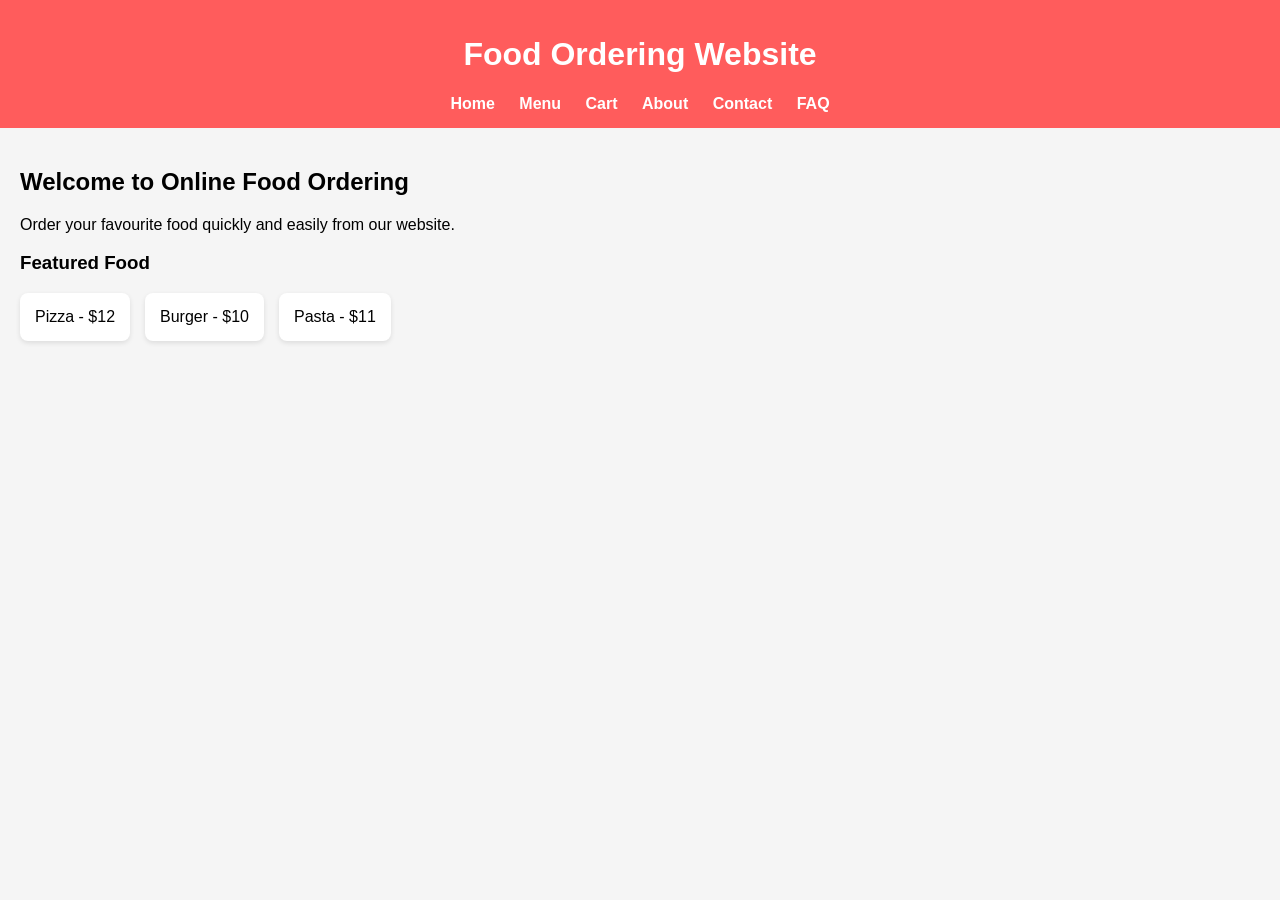
==== index.html @ e79d8273 "Initial website upload" ====
<!DOCTYPE html>
<html>
<head>
    <title>Online Food Ordering Website</title>
    <link rel="stylesheet" href="style.css">
</head>

<body>

    <!-- Header -->
    <header>
        <h1>Food Ordering Website</h1>
        <nav>
            <a href="index.html">Home</a>
            <a href="menu.html">Menu</a>
            <a href="cart.html">Cart</a>
            <a href="about.html">About</a>
            <a href="contact.html">Contact</a>
            <a href="faq.html">FAQ</a>
        </nav>
    </header>

    <!-- Home Section -->
    <section class="home">
        <h2>Welcome to Online Food Ordering</h2>
        <p>Order your favourite food quickly and easily from our website.</p>

        <h3>Featured Food</h3>
        <div class="food-list">
            <div class="food-item">Pizza - $12</div>
            <div class="food-item">Burger - $10</div>
            <div class="food-item">Pasta - $11</div>
        </div>
    </section>

</body>
</html>
---- style.css ----
/* General Reset */
body {
    font-family: Arial, sans-serif;
    margin: 0;
    background-color: #f5f5f5;
}

/* Header */
header {
    background-color: #ff5c5c;
    color: white;
    padding: 15px;
    text-align: center;
}

/* Navigation */
nav {
    margin-top: 10px;
}

nav a {
    color: white;
    margin: 0 10px;
    text-decoration: none;
    font-weight: bold;
}

nav a:hover {
    text-decoration: underline;
}

/* Main Section */
.home {
    padding: 20px;
}

/* Food Items */
.food-list {
    display: flex;
    gap: 15px;
    flex-wrap: wrap;
}

.food-item {
    background: white;
    padding: 15px;
    border-radius: 8px;
    box-shadow: 0 2px 5px rgba(0,0,0,0.1);
}

/* Button */
.order-btn {
    margin-top: 20px;
    padding: 10px 20px;
    background-color: #ff5c5c;
    color: white;
    border: none;
    border-radius: 5px;
    cursor: pointer;
    font-size: 16px;
}

.order-btn:hover {
    background-color: #e14b4b;
}
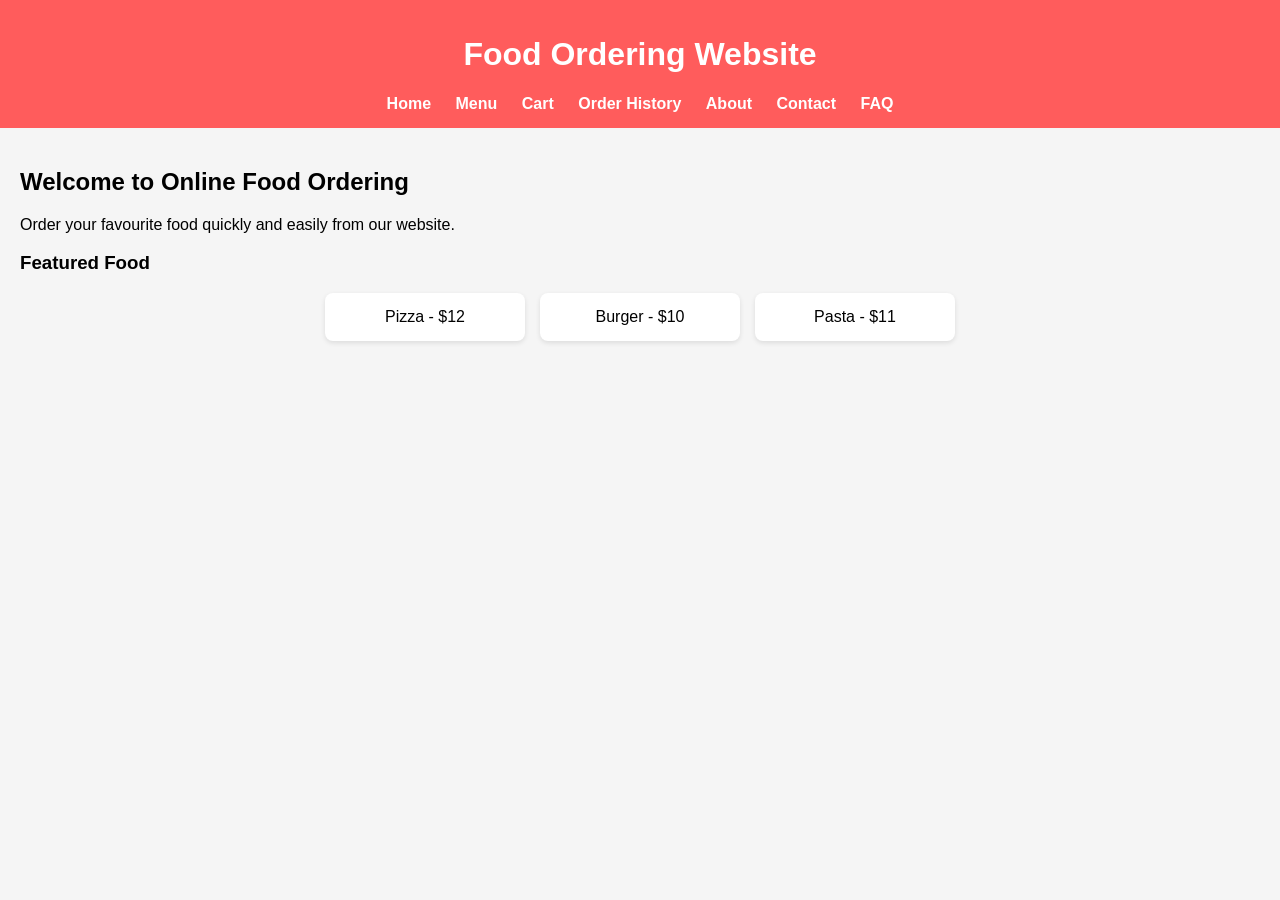
==== commit f0ad1c28: "order history added" ====
--- a/index.html
+++ b/index.html
@@ -14,6 +14,7 @@
             <a href="index.html">Home</a>
             <a href="menu.html">Menu</a>
             <a href="cart.html">Cart</a>
+            <a href="order-history.html">Order History</a>
             <a href="about.html">About</a>
             <a href="contact.html">Contact</a>
             <a href="faq.html">FAQ</a>
--- a/style.css
+++ b/style.css
@@ -62,4 +62,109 @@
 
 .order-btn:hover {
     background-color: #e14b4b;
+}
+/* Tracking Design */
+.tracking-box {
+    display: flex;
+    justify-content: space-between;
+    margin-top: 20px;
+}
+
+.step {
+    padding: 10px 15px;
+    background-color: #ddd;
+    border-radius: 20px;
+    font-size: 14px;
+}
+
+.step.active {
+    background-color: #ff5c5c;
+    color: white;
+}
+
+/* Improved Menu Cards */
+.food-list {
+    justify-content: center;
+}
+
+.food-item {
+    width: 170px;
+    text-align: center;
+}
+
+.food-item a {
+    text-decoration: none;
+    color: #222;
+}
+
+.food-item h3 {
+    margin: 5px 0;
+}
+
+.food-item p {
+    font-weight: bold;
+    color: #ff5c5c;
+}
+
+/* Form Styling for Checkout */
+input {
+    padding: 10px;
+    width: 80%;
+    max-width: 350px;
+    border: 1px solid #ccc;
+    border-radius: 5px;
+}
+
+/* Responsive Design */
+@media (max-width: 600px) {
+    .food-list {
+        flex-direction: column;
+        align-items: center;
+    }
+
+    .food-item {
+        width: 80%;
+    }
+
+    .tracking-box {
+        flex-direction: column;
+        gap: 10px;
+        align-items: center;
+    }
+}
+
+/* Cart Styling */
+.cart-item {
+    background: white;
+    padding: 12px;
+    margin: 10px 0;
+    border-radius: 8px;
+    box-shadow: 0 2px 5px rgba(0,0,0,0.1);
+}
+
+.remove-btn {
+    padding: 6px 10px;
+    background-color: #333;
+    color: white;
+    border: none;
+    border-radius: 5px;
+    cursor: pointer;
+}
+
+.remove-btn:hover {
+    background-color: #111;
+}
+
+#order-message {
+    margin-top: 15px;
+    font-weight: bold;
+}
+
+/* Order History */
+.history-card {
+    background: white;
+    padding: 15px;
+    margin: 15px 0;
+    border-radius: 8px;
+    box-shadow: 0 2px 5px rgba(0,0,0,0.1);
 }
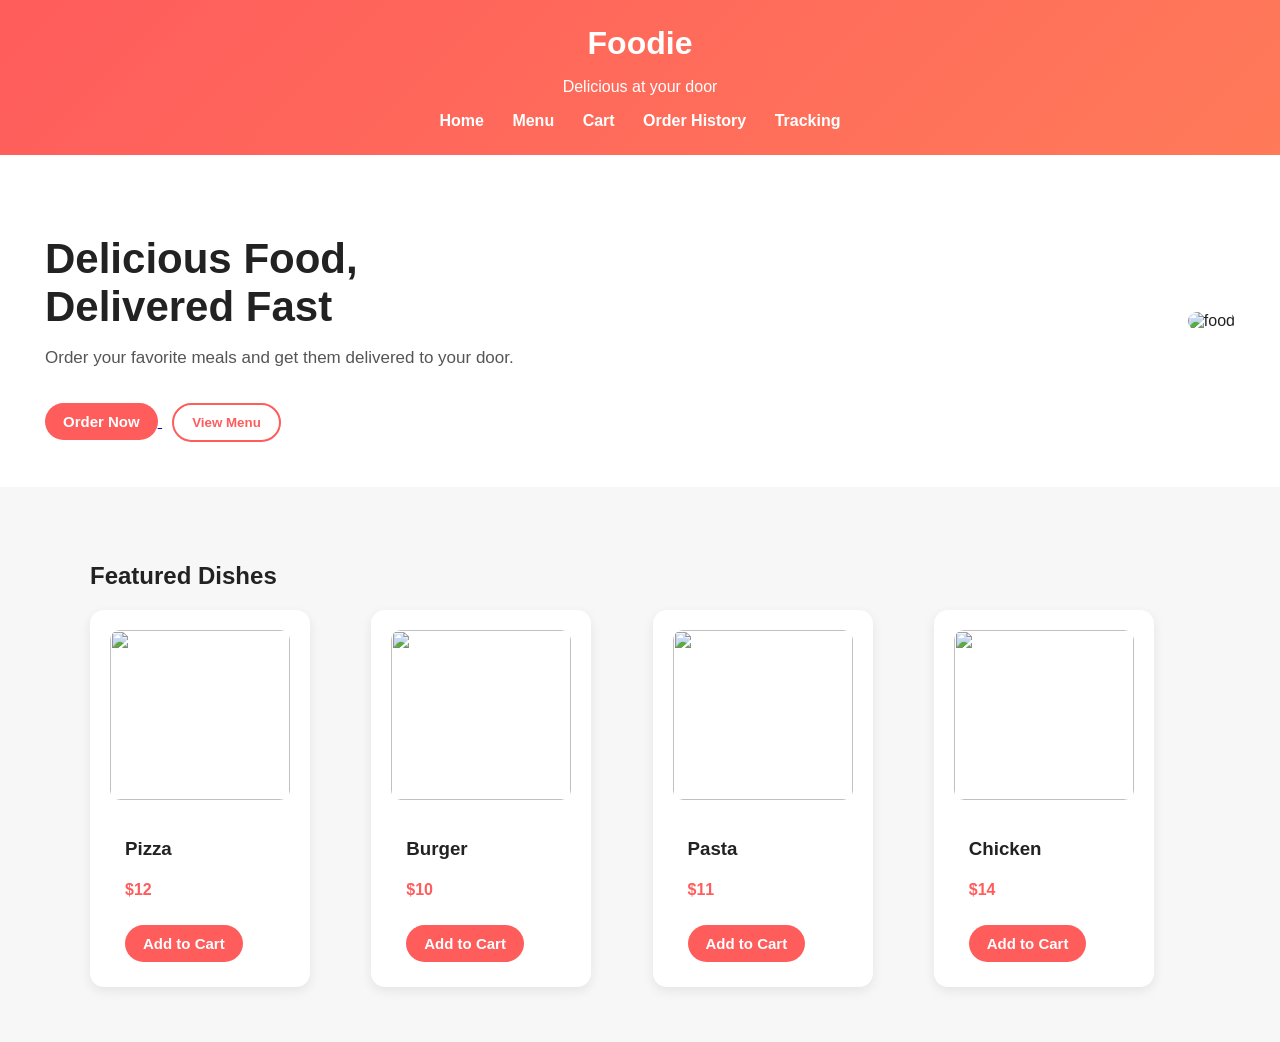
==== commit cfa9afc4: "added some picture" ====
--- a/index.html
+++ b/index.html
@@ -1,38 +1,82 @@
 <!DOCTYPE html>
 <html>
 <head>
-    <title>Online Food Ordering Website</title>
+    <title>Home</title>
     <link rel="stylesheet" href="style.css">
 </head>
 
 <body>
 
-    <!-- Header -->
-    <header>
-        <h1>Food Ordering Website</h1>
-        <nav>
-            <a href="index.html">Home</a>
-            <a href="menu.html">Menu</a>
-            <a href="cart.html">Cart</a>
-            <a href="order-history.html">Order History</a>
-            <a href="about.html">About</a>
-            <a href="contact.html">Contact</a>
-            <a href="faq.html">FAQ</a>
-        </nav>
-    </header>
+<header>
+    <h1>Foodie</h1>
+    <p>Delicious at your door</p>
+    <nav>
+        <a href="index.html">Home</a>
+        <a href="menu.html">Menu</a>
+        <a href="cart.html">Cart</a>
+        <a href="order-history.html">Order History</a>
+        <a href="tracking.html">Tracking</a>
+    </nav>
+</header>
 
-    <!-- Home Section -->
-    <section class="home">
-        <h2>Welcome to Online Food Ordering</h2>
-        <p>Order your favourite food quickly and easily from our website.</p>
+<!-- HERO SECTION -->
+<section class="hero">
+    <div class="hero-text">
+        <h2>Delicious Food,<br>Delivered Fast</h2>
+        <p>Order your favorite meals and get them delivered to your door.</p>
 
-        <h3>Featured Food</h3>
-        <div class="food-list">
-            <div class="food-item">Pizza - $12</div>
-            <div class="food-item">Burger - $10</div>
-            <div class="food-item">Pasta - $11</div>
+        <a href="menu.html">
+            <button class="order-btn">Order Now</button>
+        </a>
+
+        <a href="menu.html">
+            <button class="secondary-btn">View Menu</button>
+        </a>
+    </div>
+
+    <div class="hero-img">
+        <img src="https://images.unsplash.com/photo-1604908176997-125f25cc6f3d" alt="food">
+    </div>
+</section>
+
+<!-- FEATURED -->
+<section class="home">
+    <h2>Featured Dishes</h2>
+
+    <div class="food-list">
+
+        <div class="food-item">
+            <img src="https://images.unsplash.com/photo-1594007654729-407eedc4be65" alt="">
+            <h3>Pizza</h3>
+            <p>$12</p>
+            <button class="order-btn" onclick="addToCart('Pizza', 12)">Add to Cart</button>
         </div>
-    </section>
+
+        <div class="food-item">
+            <img src="https://images.unsplash.com/photo-1550547660-d9450f859349" alt="">
+            <h3>Burger</h3>
+            <p>$10</p>
+            <button class="order-btn" onclick="addToCart('Burger', 10)">Add to Cart</button>
+        </div>
+
+        <div class="food-item">
+            <img src="https://images.unsplash.com/photo-1589302168068-964664d93dc0" alt="">
+            <h3>Pasta</h3>
+            <p>$11</p>
+            <button class="order-btn" onclick="addToCart('Pasta', 11)">Add to Cart</button>
+        </div>
+
+        <div class="food-item">
+            <img src="https://images.unsplash.com/photo-1606755962773-d324e0a13086" alt="">
+            <h3>Chicken</h3>
+            <p>$14</p>
+            <button class="order-btn" onclick="addToCart('Chicken', 14)">Add to Cart</button>
+        </div>
+
+    </div>
+</section>
+
+<script src="script.js"></script>
 
 </body>
 </html>
--- a/style.css
+++ b/style.css
@@ -1,26 +1,32 @@
-/* General Reset */
 body {
     font-family: Arial, sans-serif;
     margin: 0;
-    background-color: #f5f5f5;
+    background-color: #f7f7f7;
+    color: #222;
 }
 
 /* Header */
 header {
-    background-color: #ff5c5c;
-    color: white;
-    padding: 15px;
+    background: linear-gradient(135deg, #ff5c5c, #ff7a59);
+    color: white;
+    padding: 25px 15px;
     text-align: center;
+    box-shadow: 0 2px 8px rgba(0,0,0,0.1);
+}
+
+header h1 {
+    margin: 0;
+    font-size: 32px;
 }
 
 /* Navigation */
 nav {
-    margin-top: 10px;
+    margin-top: 15px;
 }
 
 nav a {
     color: white;
-    margin: 0 10px;
+    margin: 0 12px;
     text-decoration: none;
     font-weight: bold;
 }
@@ -31,50 +37,120 @@
 
 /* Main Section */
 .home {
+    max-width: 1100px;
+    margin: 30px auto;
+    padding: 25px;
+}
+
+/* Food Cards */
+.food-list {
+    display: flex;
+    gap: 20px;
+    flex-wrap: wrap;
+    margin-top: 20px;
+}
+
+.food-item {
+    background: white;
     padding: 20px;
-}
-
-/* Food Items */
-.food-list {
-    display: flex;
-    gap: 15px;
-    flex-wrap: wrap;
-}
-
-.food-item {
-    background: white;
-    padding: 15px;
-    border-radius: 8px;
-    box-shadow: 0 2px 5px rgba(0,0,0,0.1);
-}
-
-/* Button */
+    border-radius: 14px;
+    width: 180px;
+    text-align: center;
+    box-shadow: 0 4px 12px rgba(0,0,0,0.08);
+}
+
+.food-item h3 {
+    margin-bottom: 8px;
+}
+
+.food-item p {
+    color: #ff5c5c;
+    font-weight: bold;
+}
+
+/* Buttons */
 .order-btn {
-    margin-top: 20px;
-    padding: 10px 20px;
+    margin-top: 15px;
+    padding: 10px 18px;
     background-color: #ff5c5c;
     color: white;
     border: none;
-    border-radius: 5px;
-    cursor: pointer;
-    font-size: 16px;
+    border-radius: 25px;
+    cursor: pointer;
+    font-size: 15px;
+    font-weight: bold;
 }
 
 .order-btn:hover {
     background-color: #e14b4b;
 }
-/* Tracking Design */
+
+/* Budget Mode */
+.budget-filter {
+    margin: 20px 0;
+    display: flex;
+    gap: 10px;
+    flex-wrap: wrap;
+}
+
+.filter-btn {
+    padding: 9px 16px;
+    border: 1px solid #ff5c5c;
+    background-color: white;
+    color: #ff5c5c;
+    border-radius: 20px;
+    cursor: pointer;
+    font-weight: bold;
+}
+
+.filter-btn:hover {
+    background-color: #ff5c5c;
+    color: white;
+}
+
+/* Inputs */
+input {
+    padding: 12px;
+    width: 90%;
+    max-width: 400px;
+    border: 1px solid #ccc;
+    border-radius: 8px;
+}
+
+/* Cart and History Cards */
+.cart-item,
+.history-card {
+    background: white;
+    padding: 18px;
+    margin: 15px 0;
+    border-radius: 14px;
+    box-shadow: 0 4px 12px rgba(0,0,0,0.08);
+}
+
+.remove-btn {
+    padding: 8px 12px;
+    background-color: #444;
+    color: white;
+    border: none;
+    border-radius: 20px;
+    cursor: pointer;
+}
+
+/* Tracking */
 .tracking-box {
     display: flex;
     justify-content: space-between;
-    margin-top: 20px;
+    gap: 12px;
+    margin-top: 25px;
 }
 
 .step {
-    padding: 10px 15px;
+    flex: 1;
+    padding: 14px;
     background-color: #ddd;
-    border-radius: 20px;
-    font-size: 14px;
+    border-radius: 25px;
+    text-align: center;
+    font-weight: bold;
 }
 
 .step.active {
@@ -82,89 +158,142 @@
     color: white;
 }
 
-/* Improved Menu Cards */
-.food-list {
-    justify-content: center;
-}
-
-.food-item {
-    width: 170px;
-    text-align: center;
-}
-
-.food-item a {
-    text-decoration: none;
-    color: #222;
-}
-
-.food-item h3 {
-    margin: 5px 0;
-}
-
-.food-item p {
-    font-weight: bold;
-    color: #ff5c5c;
-}
-
-/* Form Styling for Checkout */
-input {
-    padding: 10px;
-    width: 80%;
-    max-width: 350px;
-    border: 1px solid #ccc;
-    border-radius: 5px;
-}
-
-/* Responsive Design */
-@media (max-width: 600px) {
+#order-message {
+    margin-top: 15px;
+    font-weight: bold;
+}
+
+/* Mobile Responsive */
+@media (max-width: 700px) {
+    nav a {
+        display: inline-block;
+        margin: 8px;
+    }
+
     .food-list {
         flex-direction: column;
         align-items: center;
     }
 
     .food-item {
-        width: 80%;
+        width: 85%;
     }
 
     .tracking-box {
         flex-direction: column;
-        gap: 10px;
-        align-items: center;
-    }
-}
-
-/* Cart Styling */
-.cart-item {
-    background: white;
-    padding: 12px;
-    margin: 10px 0;
-    border-radius: 8px;
-    box-shadow: 0 2px 5px rgba(0,0,0,0.1);
-}
-
-.remove-btn {
-    padding: 6px 10px;
-    background-color: #333;
-    color: white;
-    border: none;
-    border-radius: 5px;
-    cursor: pointer;
-}
-
-.remove-btn:hover {
-    background-color: #111;
-}
-
-#order-message {
-    margin-top: 15px;
-    font-weight: bold;
-}
-
-/* Order History */
-.history-card {
-    background: white;
-    padding: 15px;
-    margin: 15px 0;
-    border-radius: 8px;
-    box-shadow: 0 2px 5px rgba(0,0,0,0.1);
+    }
+
+    header h1 {
+        font-size: 26px;
+    }
+}
+
+/* Homepage Hero Section */
+.hero {
+    display: flex;
+    align-items: center;
+    justify-content: space-between;
+    padding: 45px;
+    background: white;
+    flex-wrap: wrap;
+}
+
+.hero-text {
+    max-width: 500px;
+}
+
+.hero-text h2 {
+    font-size: 42px;
+    margin-bottom: 15px;
+}
+
+.hero-text p {
+    color: #555;
+    margin-bottom: 20px;
+    font-size: 17px;
+}
+
+.hero-img img {
+    width: 380px;
+    max-width: 100%;
+    border-radius: 18px;
+}
+
+/* Secondary Button */
+.secondary-btn {
+    margin-left: 10px;
+    padding: 10px 18px;
+    border: 2px solid #ff5c5c;
+    background: white;
+    color: #ff5c5c;
+    border-radius: 25px;
+    cursor: pointer;
+    font-weight: bold;
+}
+
+.secondary-btn:hover {
+    background: #ff5c5c;
+    color: white;
+}
+
+/* Food Images */
+.food-item img {
+    width: 100%;
+    height: 120px;
+    object-fit: cover;
+    border-radius: 10px;
+    margin-bottom: 10px;
+}
+
+/* Mobile Hero */
+@media (max-width: 700px) {
+    .hero {
+        padding: 25px;
+        text-align: center;
+    }
+
+    .hero-text h2 {
+        font-size: 32px;
+    }
+
+    .hero-img {
+        margin-top: 25px;
+    }
+}
+
+/* FINAL MENU DESIGN */
+
+.food-list {
+    display: grid;
+    grid-template-columns: repeat(auto-fit, minmax(230px, 1fr));
+    gap: 25px;
+}
+
+.food-item {
+    background: white;
+    border-radius: 14px;
+    overflow: hidden;
+    box-shadow: 0 4px 12px rgba(0,0,0,0.08);
+    text-align: left;
+    padding-bottom: 15px;
+}
+
+.food-item img {
+    width: 100%;
+    height: 170px;
+    object-fit: cover;
+}
+
+.food-item h3 {
+    padding: 10px 15px 5px;
+}
+
+.food-item p {
+    padding: 0 15px;
+    color: #ff5c5c;
+    font-weight: bold;
+}
+
+.food-item .order-btn {
+    margin: 10px 15px;
 }
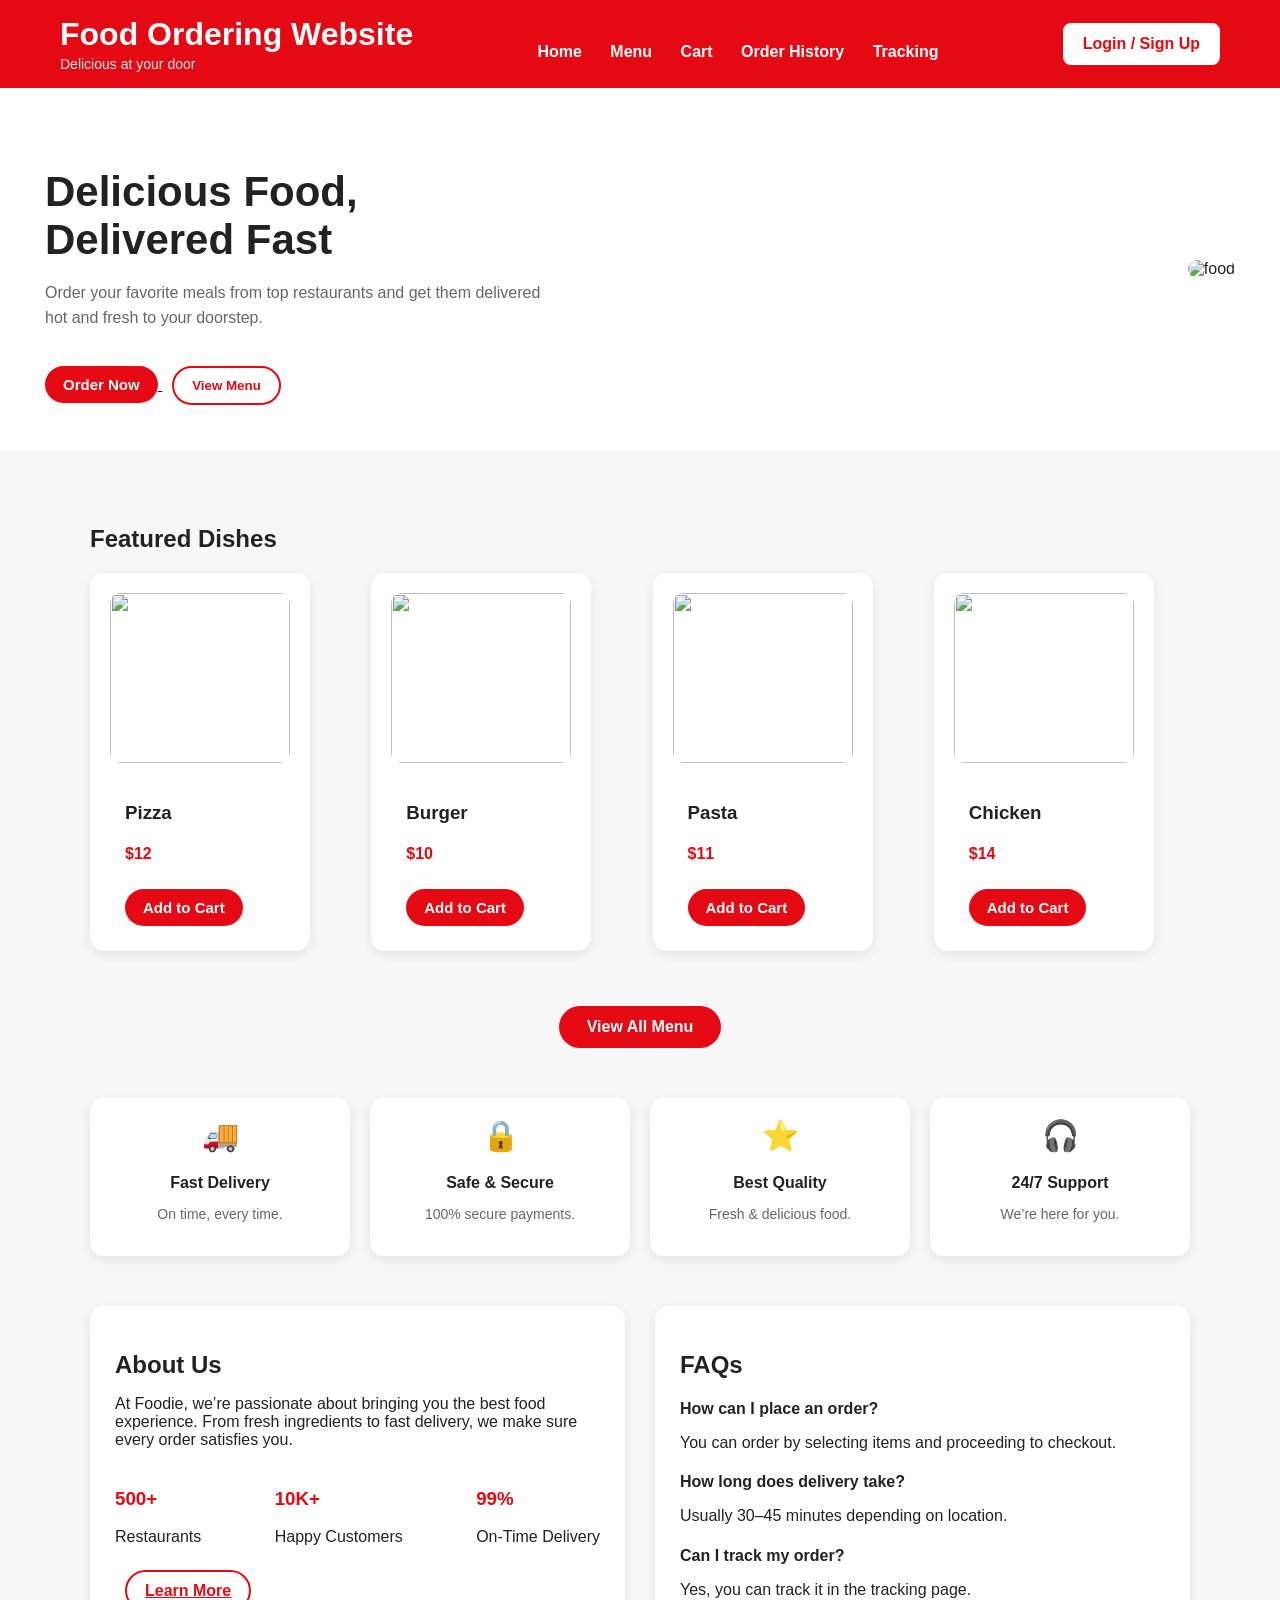
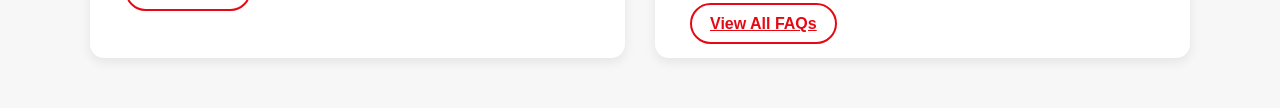
==== commit d217150d: "updated design" ====
--- a/index.html
+++ b/index.html
@@ -8,8 +8,11 @@
 <body>
 
 <header>
-    <h1>Foodie</h1>
-    <p>Delicious at your door</p>
+    <div>
+        <h1>Food Ordering Website</h1>
+        <p>Delicious at your door</p>
+    </div>
+
     <nav>
         <a href="index.html">Home</a>
         <a href="menu.html">Menu</a>
@@ -17,13 +20,15 @@
         <a href="order-history.html">Order History</a>
         <a href="tracking.html">Tracking</a>
     </nav>
+
+    <a href="#" class="login-btn">Login / Sign Up</a>
 </header>
 
 <!-- HERO SECTION -->
 <section class="hero">
     <div class="hero-text">
         <h2>Delicious Food,<br>Delivered Fast</h2>
-        <p>Order your favorite meals and get them delivered to your door.</p>
+        <p>Order your favorite meals from top restaurants and get them delivered hot and fresh to your doorstep.</p>
 
         <a href="menu.html">
             <button class="order-btn">Order Now</button>
@@ -76,7 +81,94 @@
     </div>
 </section>
 
+<div class="view-menu-wrap">
+    <a href="menu.html" class="view-menu-btn">View All Menu</a>
+</div>
+
 <script src="script.js"></script>
+
+  <section class="features">
+
+    <div class="feature">
+        <div class="icon">🚚</div>
+        <h4>Fast Delivery</h4>
+        <p>On time, every time.</p>
+    </div>
+
+    <div class="feature">
+        <div class="icon">🔒</div>
+        <h4>Safe & Secure</h4>
+        <p>100% secure payments.</p>
+    </div>
+
+    <div class="feature">
+        <div class="icon">⭐</div>
+        <h4>Best Quality</h4>
+        <p>Fresh & delicious food.</p>
+    </div>
+
+    <div class="feature">
+        <div class="icon">🎧</div>
+        <h4>24/7 Support</h4>
+        <p>We’re here for you.</p>
+    </div>
+
+</section>
+
+<section class="about-faq">
+
+    <!-- ABOUT -->
+    <div class="about-box">
+        <h2>About Us</h2>
+
+        <p>
+            At Foodie, we’re passionate about bringing you the best food experience.
+            From fresh ingredients to fast delivery, we make sure every order satisfies you.
+        </p>
+
+        <div class="stats">
+            <div>
+                <h3>500+</h3>
+                <p>Restaurants</p>
+            </div>
+
+            <div>
+                <h3>10K+</h3>
+                <p>Happy Customers</p>
+            </div>
+
+            <div>
+                <h3>99%</h3>
+                <p>On-Time Delivery</p>
+            </div>
+        </div>
+
+        <a href="#" class="secondary-btn">Learn More</a>
+    </div>
+
+    <!-- FAQ -->
+    <div class="faq-box">
+        <h2>FAQs</h2>
+
+        <div class="faq-item">
+            <h4>How can I place an order?</h4>
+            <p>You can order by selecting items and proceeding to checkout.</p>
+        </div>
+
+        <div class="faq-item">
+            <h4>How long does delivery take?</h4>
+            <p>Usually 30–45 minutes depending on location.</p>
+        </div>
+
+        <div class="faq-item">
+            <h4>Can I track my order?</h4>
+            <p>Yes, you can track it in the tracking page.</p>
+        </div>
+
+        <a href="faq.html" class="secondary-btn">View All FAQs</a>
+    </div>
+
+</section>
 
 </body>
 </html>
--- a/style.css
+++ b/style.css
@@ -5,13 +5,44 @@
     color: #222;
 }
 
-/* Header */
+/* Professional Header */
 header {
-    background: linear-gradient(135deg, #ff5c5c, #ff7a59);
-    color: white;
-    padding: 25px 15px;
-    text-align: center;
-    box-shadow: 0 2px 8px rgba(0,0,0,0.1);
+    background: #e50914;
+    color: white;
+    padding: 16px 60px;
+    display: flex;
+    align-items: center;
+    justify-content: space-between;
+    box-shadow: 0 3px 12px rgba(0,0,0,0.15);
+}
+
+header h1 {
+    margin: 0;
+    font-size: 28px;
+    font-weight: 800;
+}
+
+header p {
+    margin: 3px 0 0;
+    font-size: 14px;
+    color: #ffecec;
+}
+
+nav {
+    margin-top: 0;
+}
+
+nav a {
+    color: white;
+    margin-left: 28px;
+    text-decoration: none;
+    font-weight: bold;
+    font-size: 16px;
+}
+
+nav a:hover {
+    border-bottom: 2px solid white;
+    padding-bottom: 5px;
 }
 
 header h1 {
@@ -32,8 +63,9 @@
 }
 
 nav a:hover {
-    text-decoration: underline;
-}
+    border-bottom: 2px solid white;
+}
+
 
 /* Main Section */
 .home {
@@ -64,7 +96,7 @@
 }
 
 .food-item p {
-    color: #ff5c5c;
+    color: #e50914;
     font-weight: bold;
 }
 
@@ -72,7 +104,7 @@
 .order-btn {
     margin-top: 15px;
     padding: 10px 18px;
-    background-color: #ff5c5c;
+    background-color: #e50914;
     color: white;
     border: none;
     border-radius: 25px;
@@ -82,7 +114,7 @@
 }
 
 .order-btn:hover {
-    background-color: #e14b4b;
+    background-color: #e50914;
 }
 
 /* Budget Mode */
@@ -95,16 +127,16 @@
 
 .filter-btn {
     padding: 9px 16px;
-    border: 1px solid #ff5c5c;
+    border: 1px solid #e50914;
     background-color: white;
-    color: #ff5c5c;
+    color: #e50914;
     border-radius: 20px;
     cursor: pointer;
     font-weight: bold;
 }
 
 .filter-btn:hover {
-    background-color: #ff5c5c;
+    background-color: #e50914;
     color: white;
 }
 
@@ -154,7 +186,7 @@
 }
 
 .step.active {
-    background-color: #ff5c5c;
+    background-color: #e50914;
     color: white;
 }
 
@@ -208,9 +240,10 @@
 }
 
 .hero-text p {
-    color: #555;
+    color: #666;
+    font-size: 16px;
+    line-height: 1.6;
     margin-bottom: 20px;
-    font-size: 17px;
 }
 
 .hero-img img {
@@ -223,16 +256,16 @@
 .secondary-btn {
     margin-left: 10px;
     padding: 10px 18px;
-    border: 2px solid #ff5c5c;
-    background: white;
-    color: #ff5c5c;
+    border: 2px solid #e50914;
+    background: white;
+    color: #e50914;
     border-radius: 25px;
     cursor: pointer;
     font-weight: bold;
 }
 
 .secondary-btn:hover {
-    background: #ff5c5c;
+    background: #e50914;
     color: white;
 }
 
@@ -290,10 +323,126 @@
 
 .food-item p {
     padding: 0 15px;
-    color: #ff5c5c;
+    color: #e50914;
     font-weight: bold;
 }
 
 .food-item .order-btn {
     margin: 10px 15px;
+}
+
+.login-btn {
+    background: white;
+    color: #e50914;
+    padding: 10px 18px;
+    border-radius: 8px;
+    text-decoration: none;
+    font-weight: bold;
+    border: 2px solid white;
+}
+
+.login-btn:hover {
+    background: transparent;
+    color: white;
+}
+
+.view-menu-wrap {
+    text-align: center;
+    margin-top: 30px;
+}
+
+.view-menu-btn {
+    display: inline-block;
+    background-color: #e50914;
+    color: white;
+    padding: 12px 28px;
+    border-radius: 25px;
+    text-decoration: none;
+    font-weight: bold;
+}
+
+.view-menu-btn:hover {
+    background-color: #b90710;
+}
+
+/* About + FAQ Section */
+.about-faq {
+    display: flex;
+    gap: 30px;
+    margin: 50px auto;
+    max-width: 1100px;
+    flex-wrap: wrap;
+}
+
+.about-box,
+.faq-box {
+    flex: 1;
+    background: white;
+    padding: 25px;
+    border-radius: 14px;
+    box-shadow: 0 4px 12px rgba(0,0,0,0.08);
+}
+
+.about-box h2,
+.faq-box h2 {
+    margin-bottom: 15px;
+}
+
+/* Stats */
+.stats {
+    display: flex;
+    justify-content: space-between;
+    margin: 20px 0;
+}
+
+.stats h3 {
+    color: #e50914;
+}
+
+/* FAQ items */
+.faq-item {
+    margin-bottom: 15px;
+}
+
+.faq-item h4 {
+    margin-bottom: 5px;
+}
+
+/* Features Section */
+.features {
+    display: flex;
+    justify-content: space-between;
+    gap: 20px;
+    margin: 50px auto;
+    max-width: 1100px;
+    flex-wrap: wrap;
+}
+
+.feature {
+    flex: 1;
+    min-width: 200px;
+    background: white;
+    padding: 20px;
+    border-radius: 14px;
+    text-align: center;
+    box-shadow: 0 4px 12px rgba(0,0,0,0.08);
+    transition: 0.3s;
+}
+
+.feature:hover {
+    transform: translateY(-5px);
+}
+
+.icon {
+    font-size: 30px;
+    margin-bottom: 10px;
+}
+
+.feature h4 {
+    margin-bottom: 5px;
+}
+
+.feature p {
+    color: #666;
+    font-size: 14px;
 }
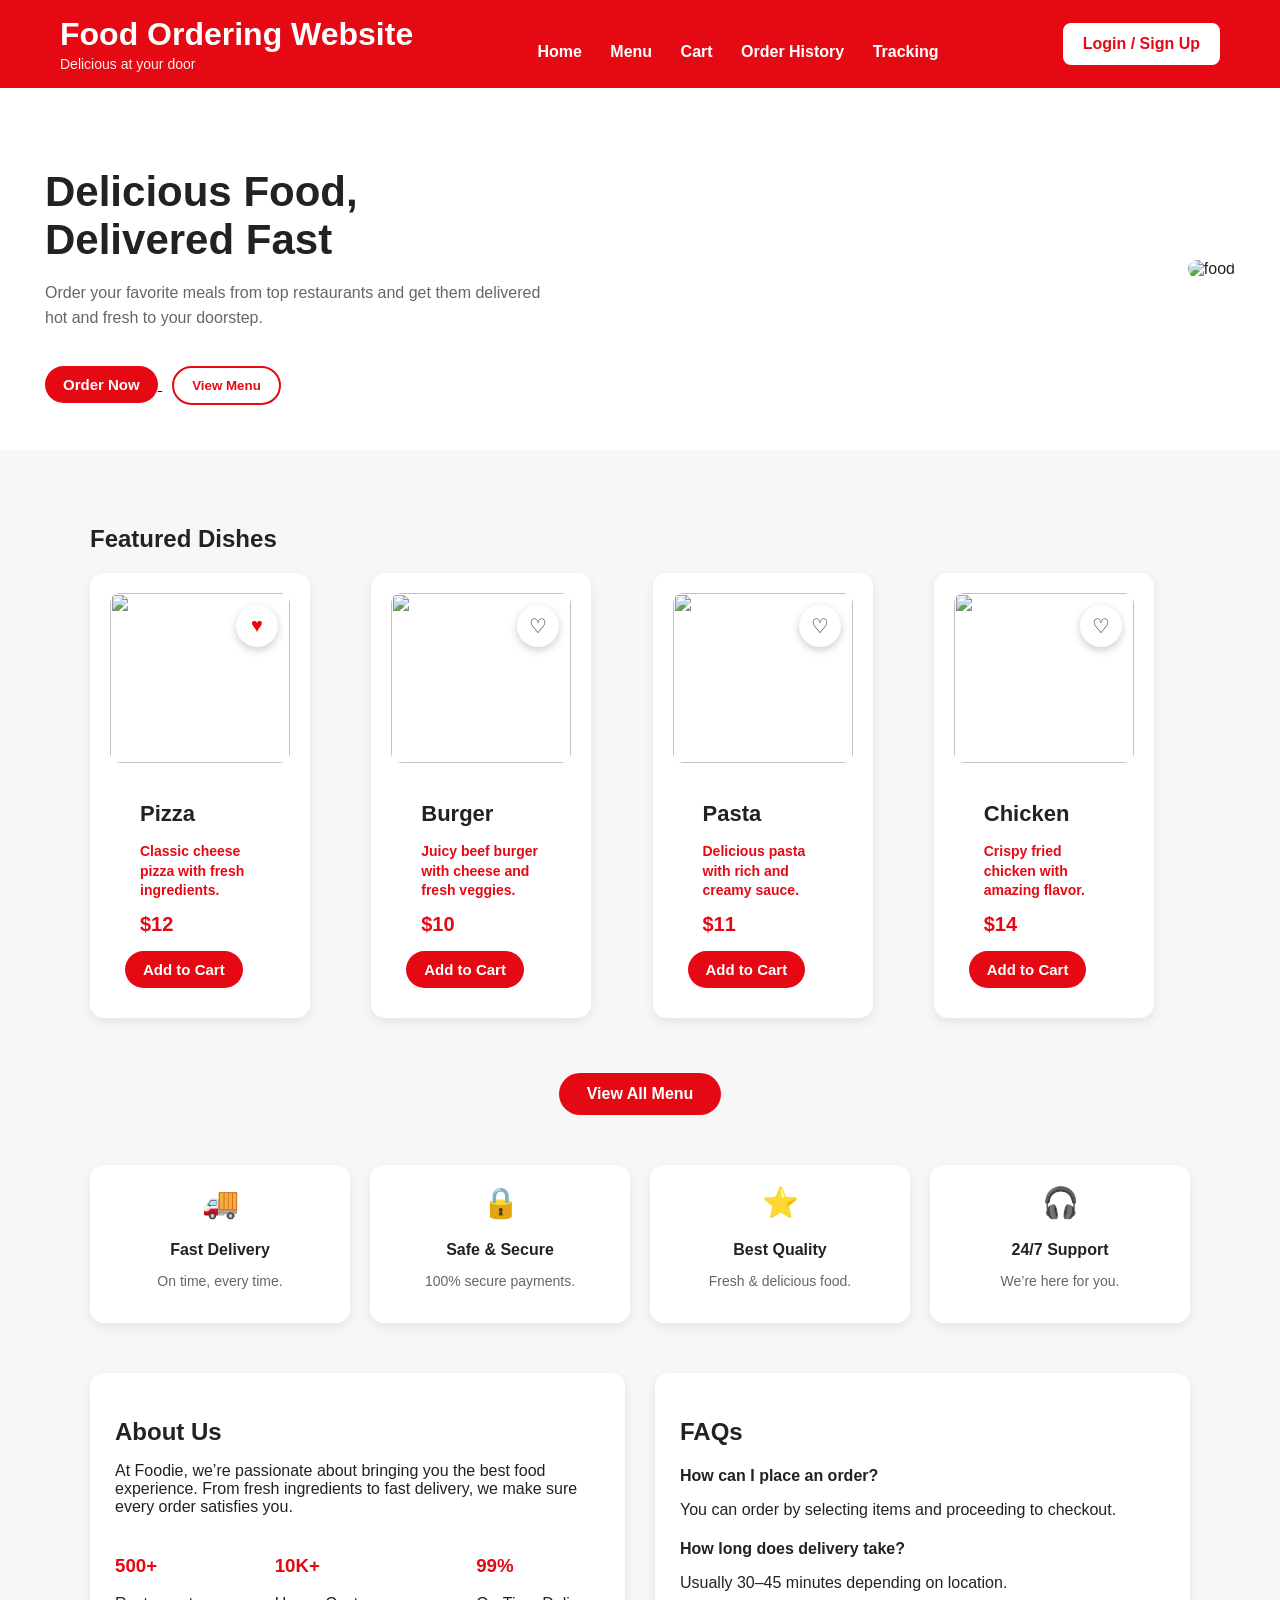
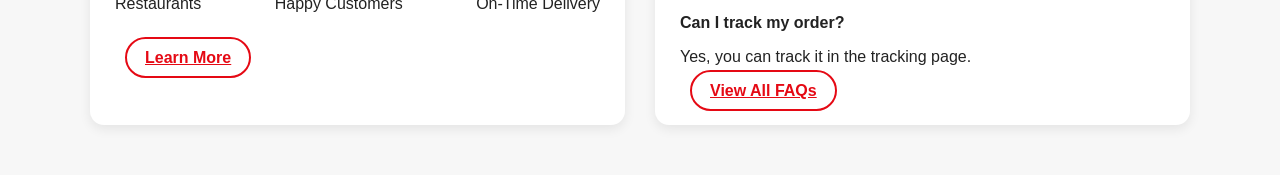
==== commit a2e93553: "changes on the design" ====
--- a/index.html
+++ b/index.html
@@ -51,32 +51,63 @@
     <div class="food-list">
 
         <div class="food-item">
-            <img src="https://images.unsplash.com/photo-1594007654729-407eedc4be65" alt="">
-            <h3>Pizza</h3>
-            <p>$12</p>
-            <button class="order-btn" onclick="addToCart('Pizza', 12)">Add to Cart</button>
-        </div>
-
-        <div class="food-item">
-            <img src="https://images.unsplash.com/photo-1550547660-d9450f859349" alt="">
-            <h3>Burger</h3>
-            <p>$10</p>
-            <button class="order-btn" onclick="addToCart('Burger', 10)">Add to Cart</button>
-        </div>
-
-        <div class="food-item">
-            <img src="https://images.unsplash.com/photo-1589302168068-964664d93dc0" alt="">
-            <h3>Pasta</h3>
-            <p>$11</p>
-            <button class="order-btn" onclick="addToCart('Pasta', 11)">Add to Cart</button>
-        </div>
-
-        <div class="food-item">
-            <img src="https://images.unsplash.com/photo-1606755962773-d324e0a13086" alt="">
-            <h3>Chicken</h3>
-            <p>$14</p>
-            <button class="order-btn" onclick="addToCart('Chicken', 14)">Add to Cart</button>
-        </div>
+
+    <div class="food-img">
+        <img src="https://images.unsplash.com/photo-1594007654729-407eedc4be65?w=600" alt="">
+        <span class="heart active" onclick="toggleHeart(this)">♥</span>
+    </div>
+
+    <h3>Pizza</h3>
+    <p class="desc">Classic cheese pizza with fresh ingredients.</p>
+    <p class="price">$12</p>
+
+    <button class="order-btn" onclick="addToCart('Pizza', 12)">Add to Cart</button>
+</div>
+
+
+<div class="food-item">
+
+    <div class="food-img">
+        <img src="https://images.unsplash.com/photo-1550547660-d9450f859349?w=600" alt="">
+        <span class="heart" onclick="toggleHeart(this)">♡</span>
+    </div>
+
+    <h3>Burger</h3>
+    <p class="desc">Juicy beef burger with cheese and fresh veggies.</p>
+    <p class="price">$10</p>
+
+    <button class="order-btn" onclick="addToCart('Burger', 10)">Add to Cart</button>
+</div>
+
+
+<div class="food-item">
+
+    <div class="food-img">
+        <img src="https://images.unsplash.com/photo-1589302168068-964664d93dc0?w=600" alt="">
+        <span class="heart" onclick="toggleHeart(this)">♡</span>
+    </div>
+
+    <h3>Pasta</h3>
+    <p class="desc">Delicious pasta with rich and creamy sauce.</p>
+    <p class="price">$11</p>
+
+    <button class="order-btn" onclick="addToCart('Pasta', 11)">Add to Cart</button>
+</div>
+
+
+<div class="food-item">
+
+    <div class="food-img">
+        <img src="https://images.unsplash.com/photo-1606755962773-d324e0a13086?w=600" alt="">
+        <span class="heart" onclick="toggleHeart(this)">♡</span>
+    </div>
+
+    <h3>Chicken</h3>
+    <p class="desc">Crispy fried chicken with amazing flavor.</p>
+    <p class="price">$14</p>
+
+    <button class="order-btn" onclick="addToCart('Chicken', 14)">Add to Cart</button>
+</div>
 
     </div>
 </section>
--- a/style.css
+++ b/style.css
@@ -445,4 +445,63 @@
 .feature p {
     color: #666;
     font-size: 14px;
+}
+
+/* Image wrapper */
+.food-img {
+    position: relative;
+}
+
+/* IMAGE WRAPPER */
+.food-img {
+    position: relative;
+}
+
+/* HEART */
+.heart {
+    position: absolute;
+    top: 12px;
+    right: 12px;
+    background: white;
+    color: #222;
+    width: 42px;
+    height: 42px;
+    border-radius: 50%;
+    display: flex;
+    align-items: center;
+    justify-content: center;
+    cursor: pointer;
+    font-size: 20px;
+    box-shadow: 0 3px 8px rgba(0,0,0,0.2);
+    transition: 0.2s;
+}
+
+.heart.active {
+    color: #e50914;
+}
+
+/* TEXT FIX */
+.food-item h3 {
+    color: #222;
+    font-size: 22px;
+    margin: 18px 15px 10px;
+}
+
+.desc {
+    color: #666;
+    font-size: 14px;
+    line-height: 1.4;
+    margin: 0 15px 12px;
+}
+
+.price {
+    color: #e50914;
+    font-size: 20px;
+    font-weight: bold;
+    margin: 0 15px 15px;
+}
+
+/* CARD SPACING */
+.food-item .order-btn {
+    margin: 0 15px 15px;
 }
